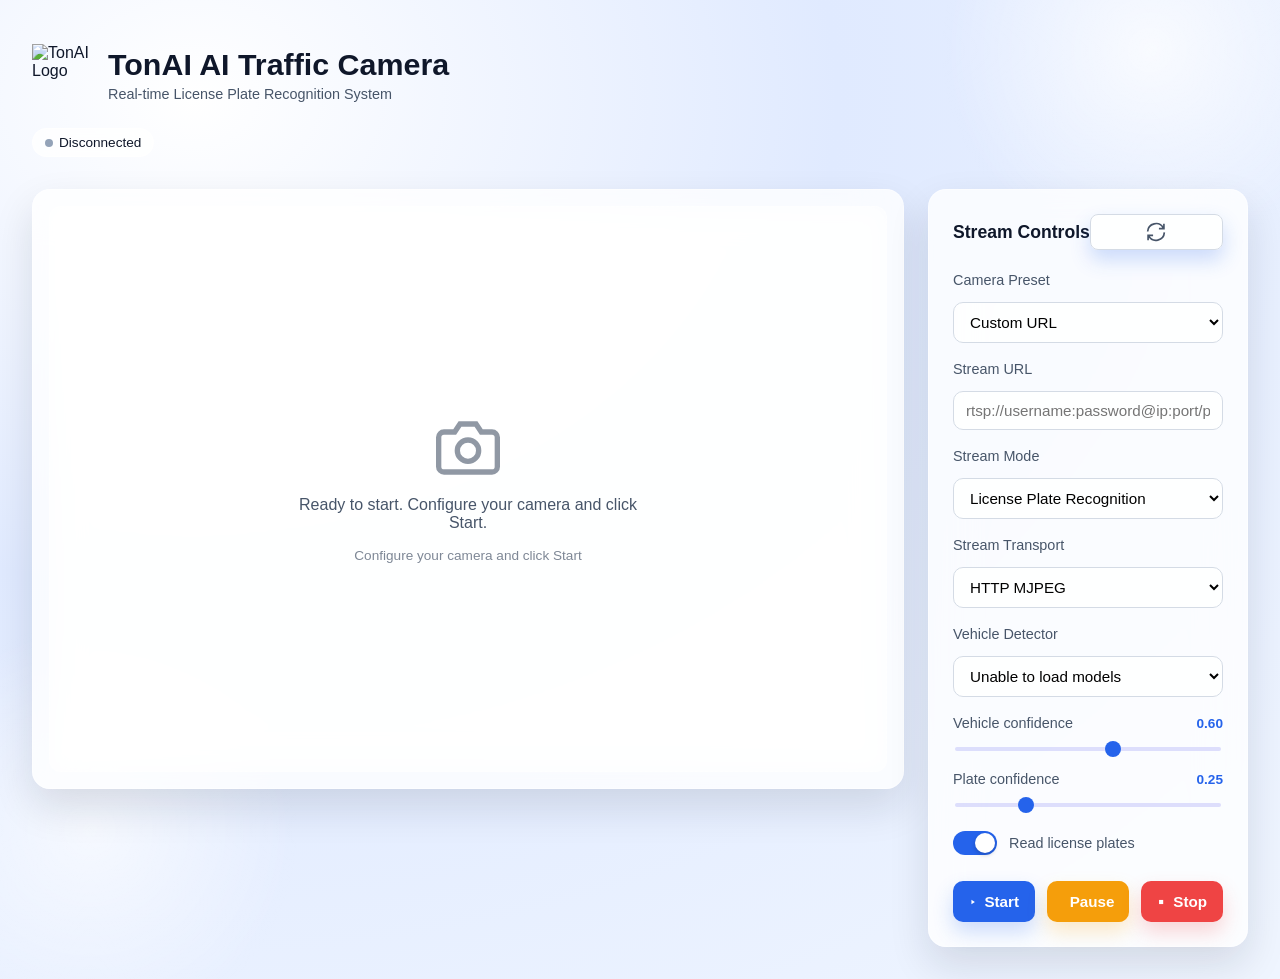
==== webapp/frontend/index.html @ dbbe5efd "update" ====
<!DOCTYPE html>
<html lang="en">
<head>
  <meta charset="UTF-8">
  <meta name="viewport" content="width=device-width, initial-scale=1.0">
  <title>TonAI License Plate Recognition</title>
  <link rel="stylesheet" href="style.css">
</head>
<body>
  <div class="app-shell">
    <header class="app-header">
      <div class="app-brand">
        <img src="static/logo_notext.png" alt="TonAI Logo" class="brand-logo" />
        <div>
          <h1>TonAI AI Traffic Camera</h1>
          <p class="tagline">Real-time License Plate Recognition System</p>
        </div>
      </div>
      <div class="status-badges">
        <div class="status-badge" id="connection-badge">
          <span class="status-dot"></span>
          <span class="status-text">Disconnected</span>
        </div>
        <div class="status-badge" id="fps-badge" style="display: none;">
          <span class="status-icon">⚡</span>
          <span class="status-text" id="fps-text">0 FPS</span>
        </div>
      </div>
    </header>

    <main class="app-main">
      <section class="stream-panel">
        <div class="stream-info" id="stream-info" style="display: none;">
          <span id="stream-resolution">Loading...</span>
          <span id="stream-duration">00:00</span>
        </div>
        <img id="alpr-stream" alt="License plate detection preview" class="stream-view" />
        <video id="webrtc-stream" class="stream-view" autoplay playsinline muted></video>
        <div class="stream-placeholder" id="stream-placeholder">
          <div class="placeholder-content">
            <svg class="placeholder-icon" viewBox="0 0 24 24" fill="none" stroke="currentColor" stroke-width="2">
              <path d="M23 19a2 2 0 0 1-2 2H3a2 2 0 0 1-2-2V8a2 2 0 0 1 2-2h4l2-3h6l2 3h4a2 2 0 0 1 2 2z"/>
              <circle cx="12" cy="13" r="4"/>
            </svg>
            <p id="placeholder-message">No stream running</p>
            <p class="placeholder-hint">Configure your camera and click Start</p>
          </div>
        </div>
        <div class="loading-overlay" id="loading-overlay" style="display: none;">
          <div class="spinner"></div>
          <p>Connecting...</p>
        </div>
      </section>

      <section class="control-panel">
        <div class="panel-header">
          <h2>Stream Controls</h2>
          <button class="icon-btn" id="refresh-cameras" title="Refresh cameras">
            <svg viewBox="0 0 24 24" fill="none" stroke="currentColor" stroke-width="2">
              <path d="M21.5 2v6h-6M2.5 22v-6h6M2 11.5a10 10 0 0 1 18.8-4.3M22 12.5a10 10 0 0 1-18.8 4.2"/>
            </svg>
          </button>
        </div>

        <div class="control-group">
          <label class="control-label" for="camera-select">Camera Preset</label>
          <select id="camera-select">
            <option value="__custom" selected>Custom URL</option>
          </select>
        </div>

        <div class="control-group">
          <label class="control-label" for="stream-url">Stream URL</label>
          <input id="stream-url" type="text" placeholder="rtsp://username:password@ip:port/path" autocomplete="off" />
        </div>

        <div class="control-group">
          <label class="control-label" for="stream-mode">Stream Mode</label>
          <select id="stream-mode">
            <option value="preview">Camera Preview</option>
            <option value="alpr" selected>License Plate Recognition</option>
          </select>
        </div>

        <div class="control-group">
          <label class="control-label" for="stream-transport">Stream Transport</label>
          <select id="stream-transport">
            <option value="mjpeg" selected>HTTP MJPEG</option>
            <option value="webrtc">WebRTC (Low Latency)</option>
          </select>
        </div>

        <div class="control-group">
          <label class="control-label" for="vehicle-model">Vehicle Detector</label>
          <select id="vehicle-model">
            <option value="" disabled selected>Loading models...</option>
          </select>
        </div>

        <div class="control-group alpr-only">
          <label class="control-label" for="vconf">Vehicle confidence <span class="value-label" id="vconf-val">0.60</span></label>
          <input type="range" id="vconf" min="0" max="1" step="0.01" value="0.60" />
        </div>

        <div class="control-group alpr-only">
          <label class="control-label" for="pconf">Plate confidence <span class="value-label" id="pconf-val">0.25</span></label>
          <input type="range" id="pconf" min="0" max="1" step="0.01" value="0.25" />
        </div>

        <div class="control-toggle alpr-only">
          <label class="toggle-label" for="read-plate">
            <input type="checkbox" id="read-plate" checked />
            <span class="toggle-slider"></span>
            <span>Read license plates</span>
          </label>
        </div>

        <div class="button-row">
          <button id="start-stream" class="btn-primary">
            <svg viewBox="0 0 24 24" fill="currentColor">
              <path d="M8 5v14l11-7z"/>
            </svg>
            <span>Start</span>
          </button>
          <button id="pause-stream" class="btn-warning">
            <svg viewBox="0 0 24 24" fill="currentColor">
              <path d="M6 4h4v16H6V4zm8 0h4v16h-4V4z"/>
            </svg>
            <span>Pause</span>
          </button>
          <button id="stop-stream" class="btn-danger">
            <svg viewBox="0 0 24 24" fill="currentColor">
              <rect x="6" y="6" width="12" height="12"/>
            </svg>
            <span>Stop</span>
          </button>
        </div>
      </section>
    </main>
  </div>

  <script src="alpr_stream.js"></script>
</body>
</html>
---- webapp/frontend/style.css ----
@font-face {
  font-family: 'Coves';
  src: url('static/fonts/Coves-Regular.woff2') format('woff2'),
       url('static/fonts/Coves-Regular.woff') format('woff');
  font-weight: 400;
  font-style: normal;
  font-display: swap;
}

@font-face {
  font-family: 'Coves';
  src: url('static/fonts/Coves-Bold.woff2') format('woff2'),
       url('static/fonts/Coves-Bold.woff') format('woff');
  font-weight: 700;
  font-style: normal;
  font-display: swap;
}

@font-face {
  font-family: 'Coves';
  src: url('static/fonts/Coves-Light.woff2') format('woff2'),
       url('static/fonts/Coves-Light.woff') format('woff');
  font-weight: 300;
  font-style: normal;
  font-display: swap;
}

:root {
  color-scheme: light;
  --surface: rgba(255, 255, 255, 0.78);
  --surface-strong: rgba(255, 255, 255, 0.92);
  --surface-muted: #eef3ff;
  --text: #0f172a;
  --text-muted: #475569;
  --accent: #2563eb;
  --accent-strong: #1d4ed8;
  --border: #d4dbe5;
  --glass-border: rgba(255, 255, 255, 0.45);
  --glass-highlight: rgba(255, 255, 255, 0.65);
  --shadow: 0 18px 40px rgba(15, 23, 42, 0.12);
  font-family: 'Coves', -apple-system, BlinkMacSystemFont, 'Segoe UI', Roboto, 'Helvetica Neue', Arial, sans-serif;
}

* {
  box-sizing: border-box;
}

body {
  margin: 0;
  min-height: 100vh;
  background: radial-gradient(120% 120% at 15% 10%, rgba(255, 255, 255, 0.9) 0%, #e0eaff 42%, #eff5ff 100%);
  color: var(--text);
  font-family: inherit;
  position: relative;
  overflow-x: hidden;
}

body::before,
body::after {
  content: '';
  position: fixed;
  width: 420px;
  height: 420px;
  background: radial-gradient(circle, rgba(255, 255, 255, 0.75) 0%, rgba(255, 255, 255, 0) 70%);
  pointer-events: none;
  z-index: 0;
  filter: blur(0.5px);
}

body::before {
  top: -160px;
  right: -80px;
}

body::after {
  bottom: -140px;
  left: -120px;
  opacity: 0.85;
}

.app-shell {
  padding: 32px;
  display: flex;
  flex-direction: column;
  gap: 24px;
  max-width: 1440px;
  margin: 0 auto;
  position: relative;
  z-index: 1;
}

.app-header {
  display: flex;
  flex-direction: column;
  gap: 12px;
  padding: 12px 0 8px;
}

.app-brand {
  display: flex;
  align-items: center;
  gap: 16px;
}

.brand-logo {
  width: 60px;
  height: 60px;
  object-fit: contain;
}

.app-brand h1 {
  margin: 0;
  font-size: 1.9rem;
}

.tagline {
  margin: 4px 0 0;
  color: var(--text-muted);
  font-size: 0.9rem;
  font-weight: 300;
}

.status-badges {
  display: flex;
  gap: 12px;
  align-items: center;
  margin-top: 12px;
}

.status-badge {
  display: inline-flex;
  align-items: center;
  gap: 6px;
  padding: 6px 12px;
  background: var(--surface);
  border: 1px solid var(--glass-border);
  border-radius: 20px;
  font-size: 0.85rem;
  font-weight: 500;
  backdrop-filter: blur(12px);
  -webkit-backdrop-filter: blur(12px);
  transition: all 0.3s ease;
}

.status-dot {
  width: 8px;
  height: 8px;
  border-radius: 50%;
  background: #94a3b8;
  animation: pulse 2s ease-in-out infinite;
  transition: background 0.3s ease;
}

.status-badge.connected .status-dot {
  background: #10b981;
}

.status-badge.connecting .status-dot {
  background: #f59e0b;
}

.status-badge.error .status-dot {
  background: #ef4444;
}

.status-icon {
  font-size: 1rem;
}

@keyframes pulse {
  0%, 100% { opacity: 1; }
  50% { opacity: 0.5; }
}

.header-note {
  margin: 0;
  color: var(--text-muted);
  line-height: 1.4;
}

.app-main {
  display: grid;
  grid-template-columns: minmax(0, 1fr) 320px;
  gap: 24px;
  align-items: start;
}

.stream-panel {
  position: relative;
  background: var(--surface);
  border-radius: 18px;
  padding: 16px;
  min-height: 600px;
  box-shadow: var(--shadow);
  display: flex;
  align-items: stretch;
  justify-content: center;
  border: 1px solid var(--glass-border);
  backdrop-filter: blur(24px);
  -webkit-backdrop-filter: blur(24px);
  overflow: hidden;
}

.stream-info {
  position: absolute;
  top: 24px;
  right: 24px;
  display: flex;
  gap: 12px;
  z-index: 10;
}

.stream-info span {
  background: rgba(15, 23, 42, 0.85);
  color: white;
  padding: 6px 12px;
  border-radius: 8px;
  font-size: 0.85rem;
  font-weight: 500;
  backdrop-filter: blur(12px);
  -webkit-backdrop-filter: blur(12px);
}

.stream-view {
  width: 100%;
  max-height: 80vh;
  border-radius: 12px;
  border: 1px solid var(--border);
  background: #0f172a;
  object-fit: contain;
  display: none;
  transition: opacity 0.3s ease;
}

.stream-view.fade-in {
  animation: fadeIn 0.5s ease;
}

@keyframes fadeIn {
  from { opacity: 0; }
  to { opacity: 1; }
}

.stream-placeholder {
  position: absolute;
  inset: 16px;
  border-radius: 12px;
  border: 1px dashed var(--glass-border);
  background: rgba(255, 255, 255, 0.32);
  display: flex;
  align-items: center;
  justify-content: center;
  color: var(--text-muted);
  font-weight: 500;
  backdrop-filter: blur(12px);
  -webkit-backdrop-filter: blur(12px);
  transition: all 0.3s ease;
}

.placeholder-content {
  display: flex;
  flex-direction: column;
  align-items: center;
  gap: 16px;
  text-align: center;
  max-width: 400px;
  padding: 24px;
}

.placeholder-icon {
  width: 64px;
  height: 64px;
  color: var(--text-muted);
  opacity: 0.6;
}

.placeholder-content p {
  margin: 0;
  font-size: 1rem;
}

.placeholder-hint {
  font-size: 0.85rem !important;
  opacity: 0.7;
}

.loading-overlay {
  position: absolute;
  inset: 16px;
  border-radius: 12px;
  background: rgba(255, 255, 255, 0.95);
  display: flex;
  flex-direction: column;
  align-items: center;
  justify-content: center;
  gap: 16px;
  z-index: 20;
  backdrop-filter: blur(12px);
  -webkit-backdrop-filter: blur(12px);
}

.spinner {
  width: 48px;
  height: 48px;
  border: 4px solid rgba(37, 99, 235, 0.2);
  border-top-color: var(--accent);
  border-radius: 50%;
  animation: spin 0.8s linear infinite;
}

@keyframes spin {
  to { transform: rotate(360deg); }
}

.loading-overlay p {
  margin: 0;
  color: var(--text);
  font-weight: 500;
}

.control-panel {
  background: var(--surface);
  border-radius: 18px;
  box-shadow: var(--shadow);
  padding: 24px;
  display: flex;
  flex-direction: column;
  gap: 18px;
  border: 1px solid var(--glass-border);
  backdrop-filter: blur(24px);
  -webkit-backdrop-filter: blur(24px);
}

.control-panel.preview-mode .alpr-only {
  display: none;
}

.panel-header {
  display: flex;
  justify-content: space-between;
  align-items: center;
  margin-bottom: 4px;
}

.panel-header h2 {
  margin: 0;
  font-size: 1.1rem;
}

.icon-btn {
  width: 36px;
  height: 36px;
  padding: 8px;
  border: 1px solid var(--border);
  border-radius: 8px;
  background: var(--surface);
  cursor: pointer;
  transition: all 0.2s ease;
  display: flex;
  align-items: center;
  justify-content: center;
}

.icon-btn svg {
  width: 20px;
  height: 20px;
  color: var(--text-muted);
  transition: color 0.2s ease;
}

.icon-btn:hover {
  background: var(--surface-muted);
  border-color: var(--accent);
}

.icon-btn:hover svg {
  color: var(--accent);
}

.icon-btn:active {
  transform: scale(0.95);
}

.control-label {
  font-size: 0.9rem;
  color: var(--text-muted);
  margin-bottom: 6px;
  display: flex;
  gap: 8px;
  align-items: baseline;
  justify-content: space-between;
}

.value-label {
  color: var(--accent);
  font-weight: 600;
  font-size: 0.85rem;
}

input[type="text"],
select {
  width: 100%;
  padding: 10px 12px;
  border-radius: 10px;
  border: 1px solid var(--border);
  font-size: 0.95rem;
  transition: all 0.2s ease;
  background: var(--surface);
}

input[type="text"]:focus,
select:focus {
  outline: none;
  border-color: var(--accent);
  box-shadow: 0 0 0 3px rgba(37, 99, 235, 0.12);
  transform: translateY(-1px);
}

input[type="text"].input-error {
  border-color: #ef4444;
  box-shadow: 0 0 0 3px rgba(239, 68, 68, 0.18);
  animation: shake 0.3s ease;
}

@keyframes shake {
  0%, 100% { transform: translateX(0); }
  25% { transform: translateX(-5px); }
  75% { transform: translateX(5px); }
}

.control-group {
  display: flex;
  flex-direction: column;
  gap: 8px;
}

.control-toggle {
  display: flex;
  align-items: center;
  margin-top: 4px;
}

.toggle-label {
  display: flex;
  align-items: center;
  gap: 12px;
  font-size: 0.9rem;
  color: var(--text-muted);
  cursor: pointer;
  user-select: none;
}

.toggle-label input[type="checkbox"] {
  position: absolute;
  opacity: 0;
  pointer-events: none;
}

.toggle-slider {
  position: relative;
  width: 44px;
  height: 24px;
  background: rgba(148, 163, 184, 0.3);
  border-radius: 12px;
  transition: all 0.3s ease;
  flex-shrink: 0;
}

.toggle-slider::before {
  content: '';
  position: absolute;
  top: 2px;
  left: 2px;
  width: 20px;
  height: 20px;
  background: white;
  border-radius: 50%;
  transition: all 0.3s ease;
  box-shadow: 0 2px 4px rgba(0, 0, 0, 0.2);
}

.toggle-label input[type="checkbox"]:checked + .toggle-slider {
  background: var(--accent);
}

.toggle-label input[type="checkbox"]:checked + .toggle-slider::before {
  transform: translateX(20px);
}

input[type="range"] {
  appearance: none;
  height: 4px;
  border-radius: 999px;
  background: rgba(99, 102, 241, 0.2);
  outline: none;
}

input[type="range"]::-webkit-slider-thumb {
  appearance: none;
  width: 16px;
  height: 16px;
  border-radius: 50%;
  background: var(--accent);
  cursor: pointer;
  transition: transform 0.15s ease;
}

input[type="range"]::-webkit-slider-thumb:hover {
  transform: scale(1.1);
}

input[type="range"]::-moz-range-thumb {
  width: 16px;
  height: 16px;
  border-radius: 50%;
  background: var(--accent);
  cursor: pointer;
  border: none;
}

.button-row {
  display: flex;
  gap: 12px;
  flex-wrap: nowrap;
  margin-top: 8px;
}

button {
  flex: 1 1 0;
  min-width: 0;
  padding: 12px 16px;
  border-radius: 10px;
  border: none;
  font-weight: 600;
  font-size: 0.95rem;
  cursor: pointer;
  transition: all 0.2s ease;
  color: #fff;
  background: var(--accent);
  box-shadow: 0 10px 20px rgba(37, 99, 235, 0.22);
  display: flex;
  align-items: center;
  justify-content: center;
  gap: 8px;
  position: relative;
  overflow: hidden;
}

button::before {
  content: '';
  position: absolute;
  inset: 0;
  background: linear-gradient(135deg, rgba(255, 255, 255, 0.2) 0%, transparent 100%);
  opacity: 0;
  transition: opacity 0.3s ease;
}

button:hover::before {
  opacity: 1;
}

button svg {
  width: 16px;
  height: 16px;
}

button:hover {
  background: var(--accent-strong);
  transform: translateY(-2px);
  box-shadow: 0 14px 28px rgba(37, 99, 235, 0.3);
}

button:active {
  transform: translateY(0);
  box-shadow: 0 8px 16px rgba(37, 99, 235, 0.22);
}

button:disabled {
  opacity: 0.6;
  cursor: not-allowed;
  transform: none !important;
}

.btn-primary {
  background: var(--accent);
  box-shadow: 0 10px 20px rgba(37, 99, 235, 0.22);
}

.btn-primary:hover {
  background: var(--accent-strong);
}

.btn-warning {
  background: #f59e0b;
  box-shadow: 0 10px 20px rgba(245, 158, 11, 0.22);
}

.btn-warning:hover {
  background: #ea8a07;
  box-shadow: 0 14px 28px rgba(245, 158, 11, 0.3);
}

.btn-danger {
  background: #ef4444;
  box-shadow: 0 10px 20px rgba(239, 68, 68, 0.22);
}

.btn-danger:hover {
  background: #dc2626;
  box-shadow: 0 14px 28px rgba(239, 68, 68, 0.3);
}

@media (max-width: 1024px) {
  .app-shell {
    padding: 24px;
  }

  .app-main {
    grid-template-columns: 1fr;
  }

  .control-panel {
    position: static;
  }
}

@media (max-width: 640px) {
  .app-shell {
    padding: 16px;
  }

  .app-header {
    padding: 18px;
  }

  .stream-panel {
    padding: 12px;
    min-height: 300px;
  }

  .stream-placeholder {
    inset: 12px;
  }

  .control-panel {
    padding: 18px;
    gap: 16px;
  }
}
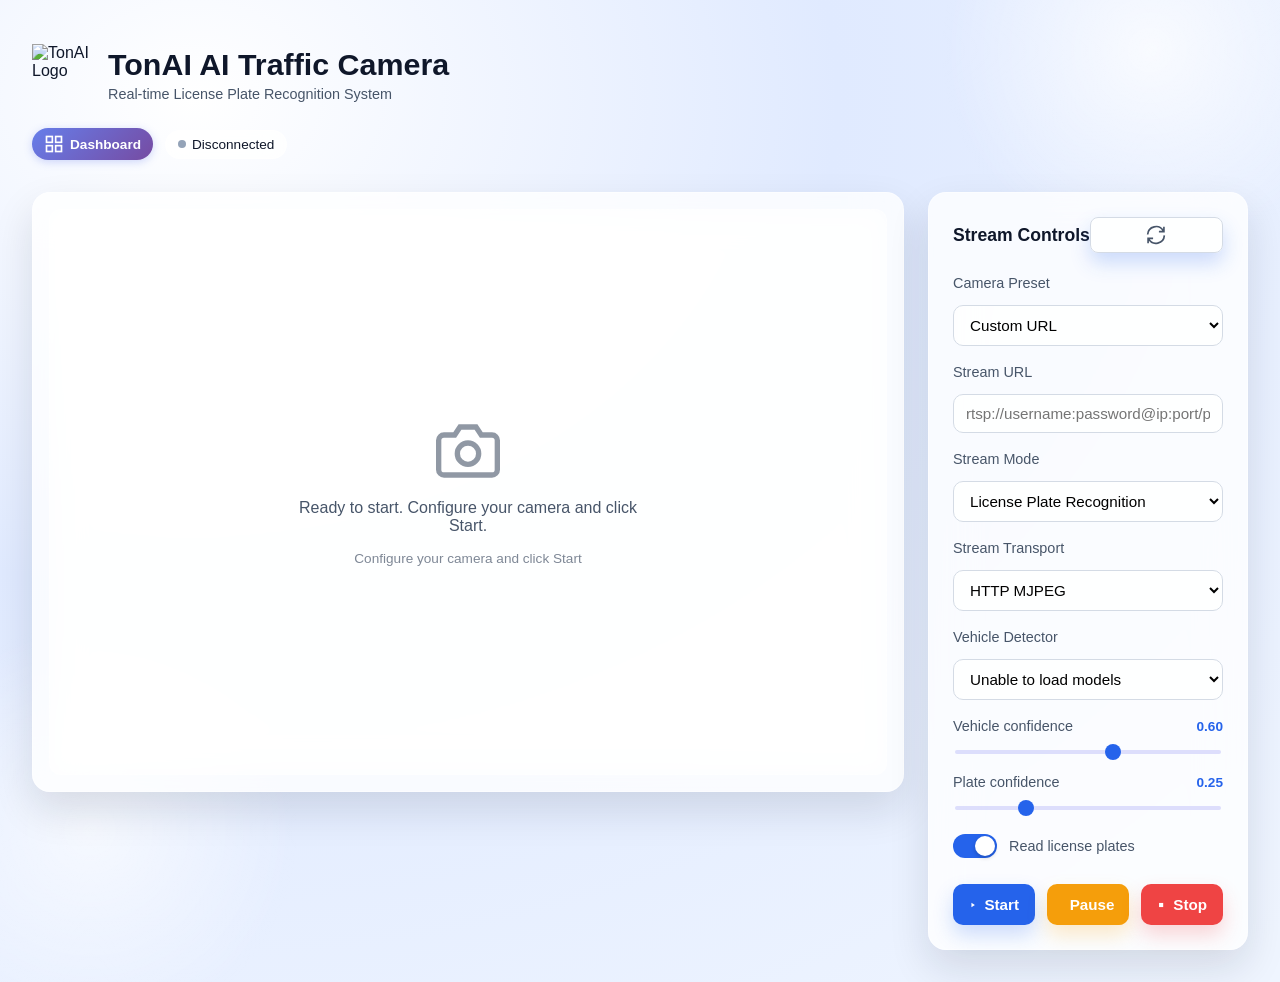
==== commit b9861493: "v2" ====
--- a/webapp/frontend/index.html
+++ b/webapp/frontend/index.html
@@ -17,6 +17,15 @@
         </div>
       </div>
       <div class="status-badges">
+        <a href="dashboard.html" class="dashboard-link" title="Open Dashboard">
+          <svg width="20" height="20" viewBox="0 0 24 24" fill="none" stroke="currentColor" stroke-width="2">
+            <rect x="3" y="3" width="7" height="7"/>
+            <rect x="14" y="3" width="7" height="7"/>
+            <rect x="14" y="14" width="7" height="7"/>
+            <rect x="3" y="14" width="7" height="7"/>
+          </svg>
+          Dashboard
+        </a>
         <div class="status-badge" id="connection-badge">
           <span class="status-dot"></span>
           <span class="status-text">Disconnected</span>
--- a/webapp/frontend/style.css
+++ b/webapp/frontend/style.css
@@ -127,6 +127,26 @@
   margin-top: 12px;
 }
 
+.dashboard-link {
+  display: inline-flex;
+  align-items: center;
+  gap: 6px;
+  padding: 6px 12px;
+  background: linear-gradient(135deg, #667eea 0%, #764ba2 100%);
+  color: white;
+  text-decoration: none;
+  border-radius: 20px;
+  font-size: 0.85rem;
+  font-weight: 600;
+  transition: all 0.3s ease;
+  box-shadow: 0 2px 8px rgba(102, 126, 234, 0.3);
+}
+
+.dashboard-link:hover {
+  transform: translateY(-2px);
+  box-shadow: 0 4px 12px rgba(102, 126, 234, 0.4);
+}
+
 .status-badge {
   display: inline-flex;
   align-items: center;
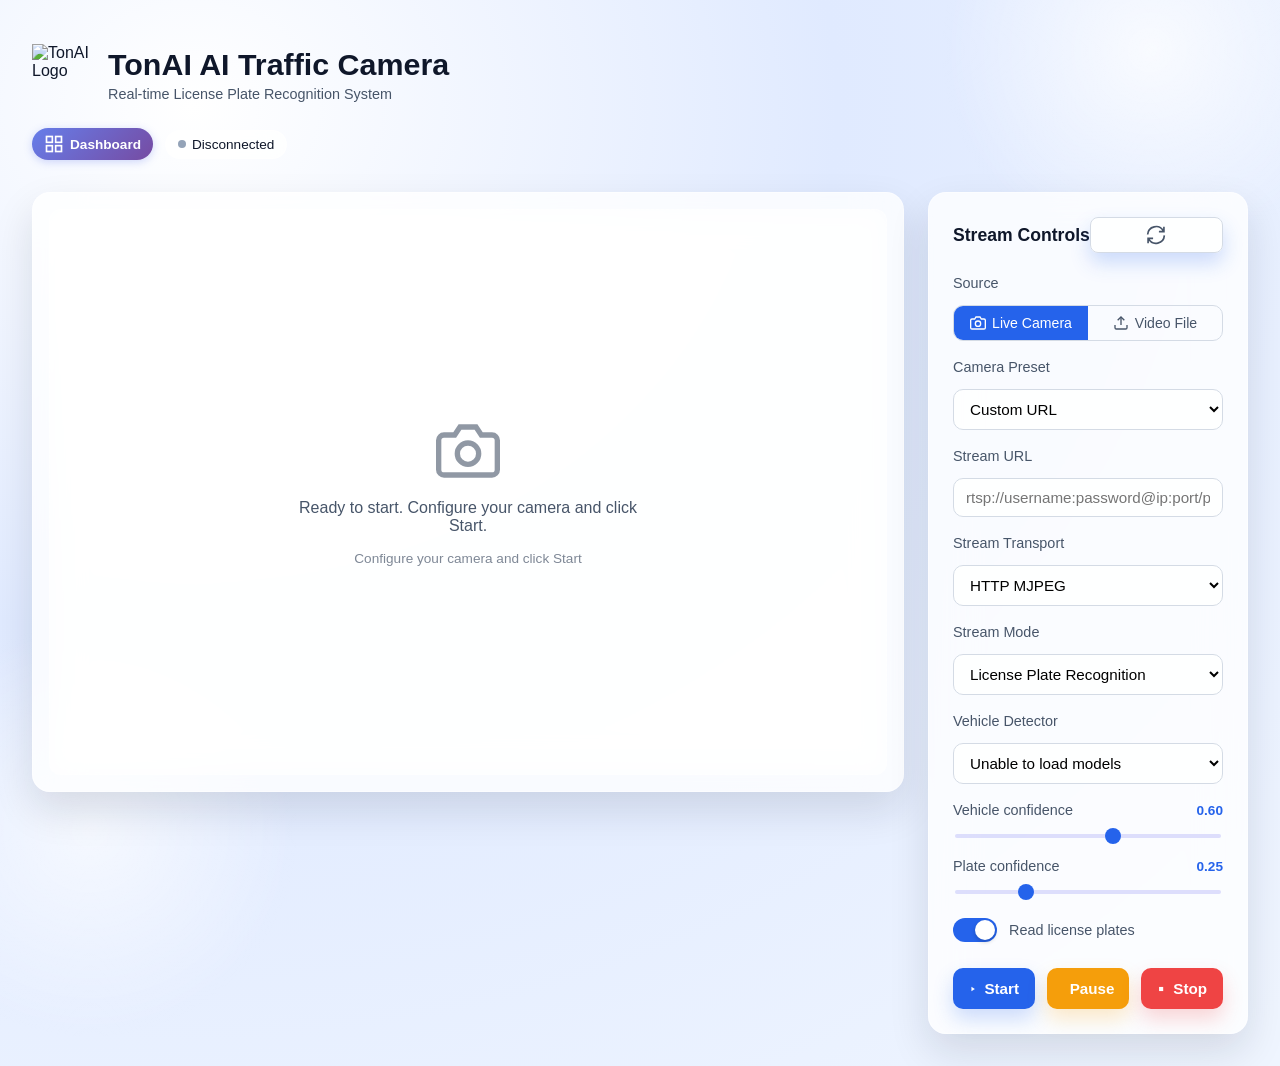
==== commit 5deb011c: "feat: allow uploaded video" ====
--- a/webapp/frontend/index.html
+++ b/webapp/frontend/index.html
@@ -72,15 +72,59 @@
         </div>
 
         <div class="control-group">
-          <label class="control-label" for="camera-select">Camera Preset</label>
-          <select id="camera-select">
-            <option value="__custom" selected>Custom URL</option>
-          </select>
+          <label class="control-label">Source</label>
+          <div class="source-toggle">
+            <button class="source-btn active" id="source-camera" data-source="camera">
+              <svg viewBox="0 0 24 24" fill="none" stroke="currentColor" stroke-width="2" width="14" height="14"><path d="M23 19a2 2 0 0 1-2 2H3a2 2 0 0 1-2-2V8a2 2 0 0 1 2-2h4l2-3h6l2 3h4a2 2 0 0 1 2 2z"/><circle cx="12" cy="13" r="4"/></svg>
+              Live Camera
+            </button>
+            <button class="source-btn" id="source-upload" data-source="upload">
+              <svg viewBox="0 0 24 24" fill="none" stroke="currentColor" stroke-width="2" width="14" height="14"><path d="M21 15v4a2 2 0 0 1-2 2H5a2 2 0 0 1-2-2v-4"/><polyline points="17 8 12 3 7 8"/><line x1="12" y1="3" x2="12" y2="15"/></svg>
+              Video File
+            </button>
+          </div>
         </div>
 
-        <div class="control-group">
-          <label class="control-label" for="stream-url">Stream URL</label>
-          <input id="stream-url" type="text" placeholder="rtsp://username:password@ip:port/path" autocomplete="off" />
+        <div id="camera-section">
+          <div class="control-group">
+            <label class="control-label" for="camera-select">Camera Preset</label>
+            <select id="camera-select">
+              <option value="__custom" selected>Custom URL</option>
+            </select>
+          </div>
+
+          <div class="control-group">
+            <label class="control-label" for="stream-url">Stream URL</label>
+            <input id="stream-url" type="text" placeholder="rtsp://username:password@ip:port/path" autocomplete="off" />
+          </div>
+
+          <div class="control-group">
+            <label class="control-label" for="stream-transport">Stream Transport</label>
+            <select id="stream-transport">
+              <option value="mjpeg" selected>HTTP MJPEG</option>
+              <option value="webrtc">WebRTC (Low Latency)</option>
+            </select>
+          </div>
+        </div>
+
+        <div id="upload-section" style="display:none;">
+          <div class="control-group">
+            <label class="control-label" for="video-file-input">MP4 Video <span class="upload-limit-badge">max 200 MB</span></label>
+            <div class="file-drop-zone" id="file-drop-zone">
+              <input type="file" id="video-file-input" accept="video/mp4,.mp4" />
+              <div class="file-drop-content" id="file-drop-content">
+                <svg viewBox="0 0 24 24" fill="none" stroke="currentColor" stroke-width="2" width="32" height="32"><path d="M21 15v4a2 2 0 0 1-2 2H5a2 2 0 0 1-2-2v-4"/><polyline points="17 8 12 3 7 8"/><line x1="12" y1="3" x2="12" y2="15"/></svg>
+                <span class="file-drop-label">Click to select or drag &amp; drop</span>
+                <span class="file-drop-hint" id="file-name-display">No file selected</span>
+              </div>
+            </div>
+            <div class="upload-progress-wrap" id="upload-progress-wrap" style="display:none;">
+              <div class="upload-progress-bar-bg">
+                <div class="upload-progress-bar" id="upload-progress-bar"></div>
+              </div>
+              <span class="upload-progress-text" id="upload-progress-text">Uploading… 0%</span>
+            </div>
+          </div>
         </div>
 
         <div class="control-group">
@@ -88,14 +132,6 @@
           <select id="stream-mode">
             <option value="preview">Camera Preview</option>
             <option value="alpr" selected>License Plate Recognition</option>
-          </select>
-        </div>
-
-        <div class="control-group">
-          <label class="control-label" for="stream-transport">Stream Transport</label>
-          <select id="stream-transport">
-            <option value="mjpeg" selected>HTTP MJPEG</option>
-            <option value="webrtc">WebRTC (Low Latency)</option>
           </select>
         </div>
 
--- a/webapp/frontend/style.css
+++ b/webapp/frontend/style.css
@@ -630,6 +630,157 @@
   box-shadow: 0 14px 28px rgba(239, 68, 68, 0.3);
 }
 
+/* ── Source toggle ──────────────────────────────────── */
+.source-toggle {
+  display: flex;
+  gap: 0;
+  border: 1px solid var(--border);
+  border-radius: 10px;
+  overflow: hidden;
+}
+
+.source-btn {
+  flex: 1 1 0;
+  display: inline-flex;
+  align-items: center;
+  justify-content: center;
+  gap: 6px;
+  padding: 9px 12px;
+  border: none;
+  border-radius: 0;
+  background: transparent;
+  color: var(--text-muted);
+  font-size: 0.88rem;
+  font-weight: 500;
+  cursor: pointer;
+  transition: all 0.18s ease;
+  box-shadow: none;
+  transform: none !important;
+}
+
+.source-btn:hover {
+  background: var(--surface-muted);
+  color: var(--text);
+  transform: none !important;
+  box-shadow: none !important;
+}
+
+.source-btn.active {
+  background: var(--accent);
+  color: #fff;
+  box-shadow: none !important;
+}
+
+.source-btn.active:hover {
+  background: var(--accent-strong);
+}
+
+/* ── File drop zone ─────────────────────────────────── */
+.upload-limit-badge {
+  display: inline-block;
+  background: var(--surface-muted);
+  color: var(--text-muted);
+  border: 1px solid var(--border);
+  border-radius: 6px;
+  font-size: 0.75rem;
+  padding: 1px 6px;
+  margin-left: 6px;
+  vertical-align: middle;
+}
+
+.file-drop-zone {
+  position: relative;
+  border: 2px dashed var(--border);
+  border-radius: 10px;
+  background: var(--surface-muted);
+  cursor: pointer;
+  transition: all 0.2s ease;
+  overflow: hidden;
+}
+
+.file-drop-zone:hover,
+.file-drop-zone.drag-over {
+  border-color: var(--accent);
+  background: rgba(37, 99, 235, 0.05);
+}
+
+.file-drop-zone.drop-zone-error {
+  border-color: #ef4444;
+  background: rgba(239, 68, 68, 0.05);
+}
+
+.file-drop-zone input[type="file"] {
+  position: absolute;
+  inset: 0;
+  opacity: 0;
+  cursor: pointer;
+  width: 100%;
+  height: 100%;
+  z-index: 2;
+}
+
+.file-drop-content {
+  display: flex;
+  flex-direction: column;
+  align-items: center;
+  gap: 6px;
+  padding: 20px 16px;
+  pointer-events: none;
+  color: var(--text-muted);
+}
+
+.file-drop-content svg {
+  opacity: 0.55;
+}
+
+.file-drop-label {
+  font-size: 0.9rem;
+  font-weight: 500;
+  color: var(--text);
+}
+
+.file-drop-hint {
+  font-size: 0.8rem;
+  color: var(--text-muted);
+  word-break: break-all;
+  text-align: center;
+}
+
+/* ── Upload progress ────────────────────────────────── */
+.upload-progress-wrap {
+  margin-top: 8px;
+}
+
+.upload-progress-bar-bg {
+  height: 6px;
+  background: var(--surface-muted);
+  border-radius: 4px;
+  overflow: hidden;
+  border: 1px solid var(--border);
+}
+
+.upload-progress-bar {
+  height: 100%;
+  width: 0%;
+  background: linear-gradient(90deg, var(--accent) 0%, #60a5fa 100%);
+  border-radius: 4px;
+  transition: width 0.2s ease;
+}
+
+.upload-progress-text {
+  display: block;
+  margin-top: 4px;
+  font-size: 0.8rem;
+  color: var(--text-muted);
+}
+
+#camera-section,
+#upload-section {
+  display: flex;
+  flex-direction: column;
+  gap: 18px;
+}
+
 @media (max-width: 1024px) {
   .app-shell {
     padding: 24px;
